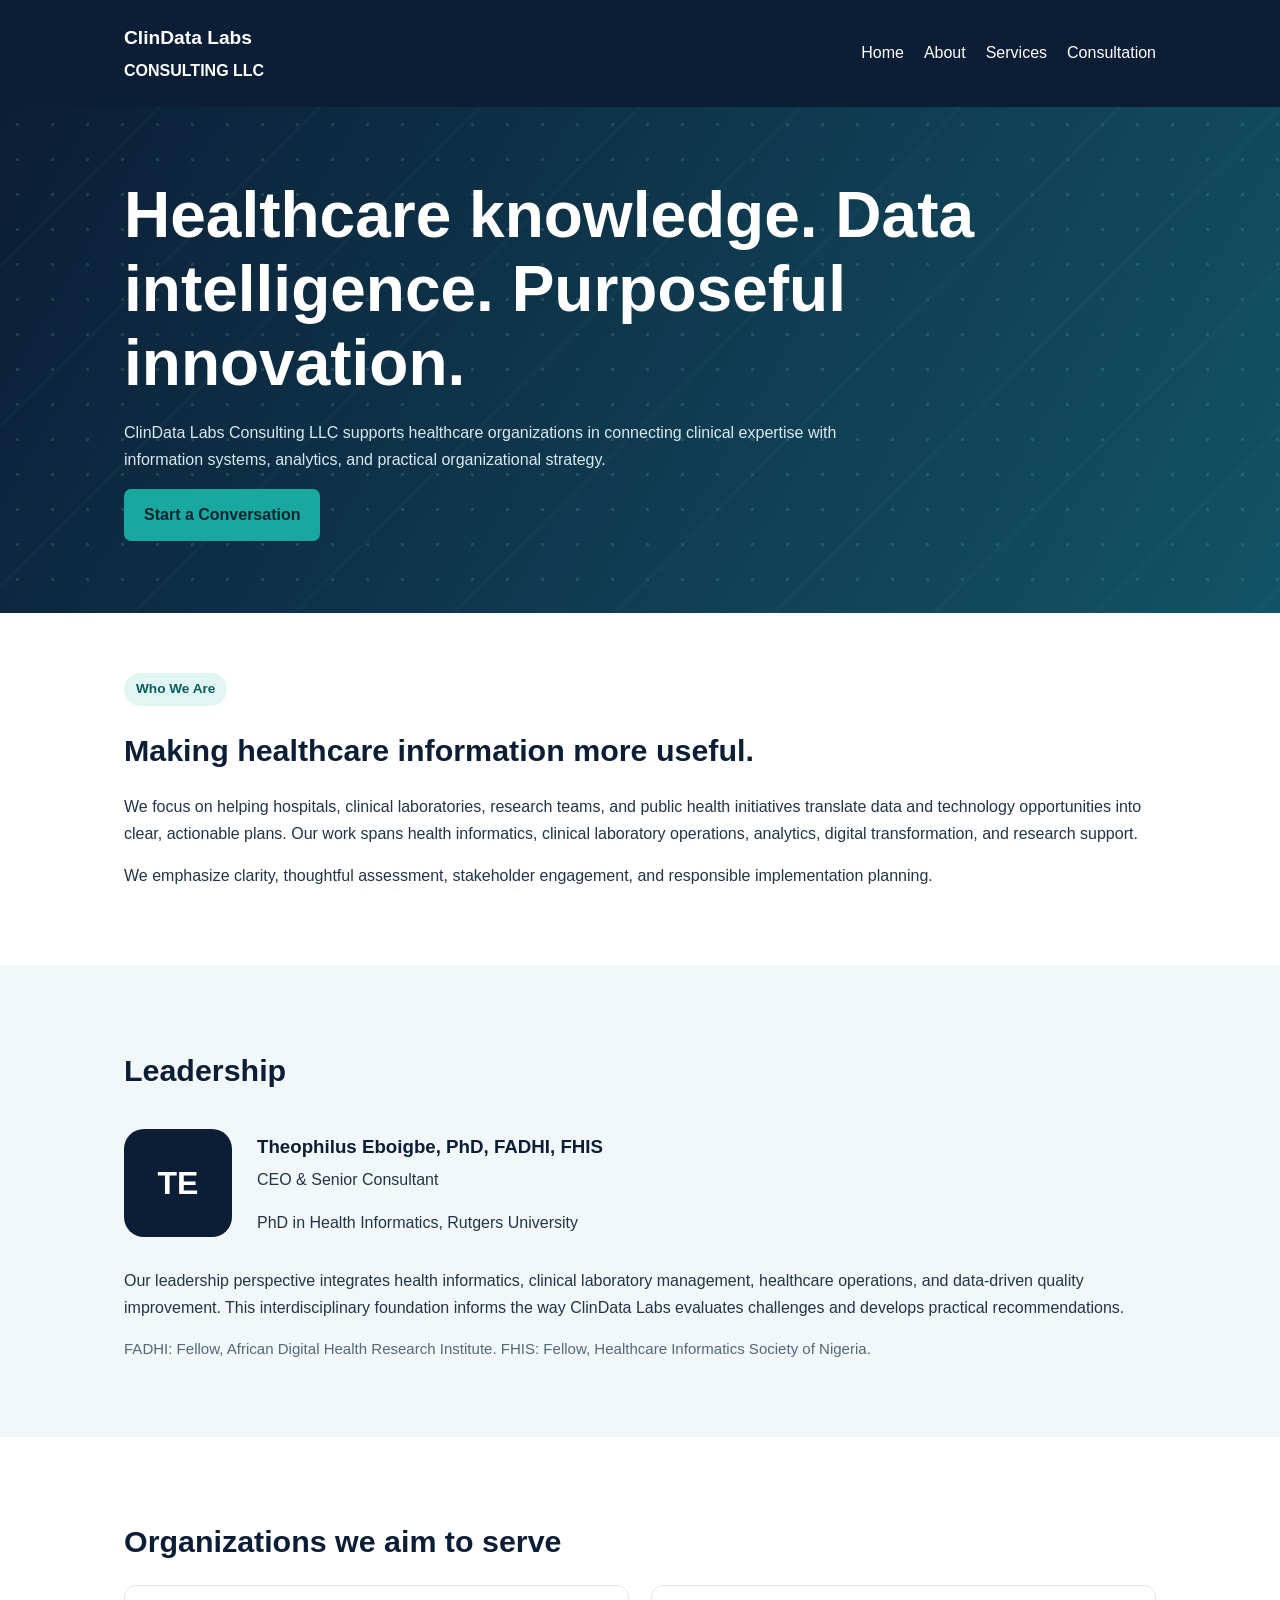
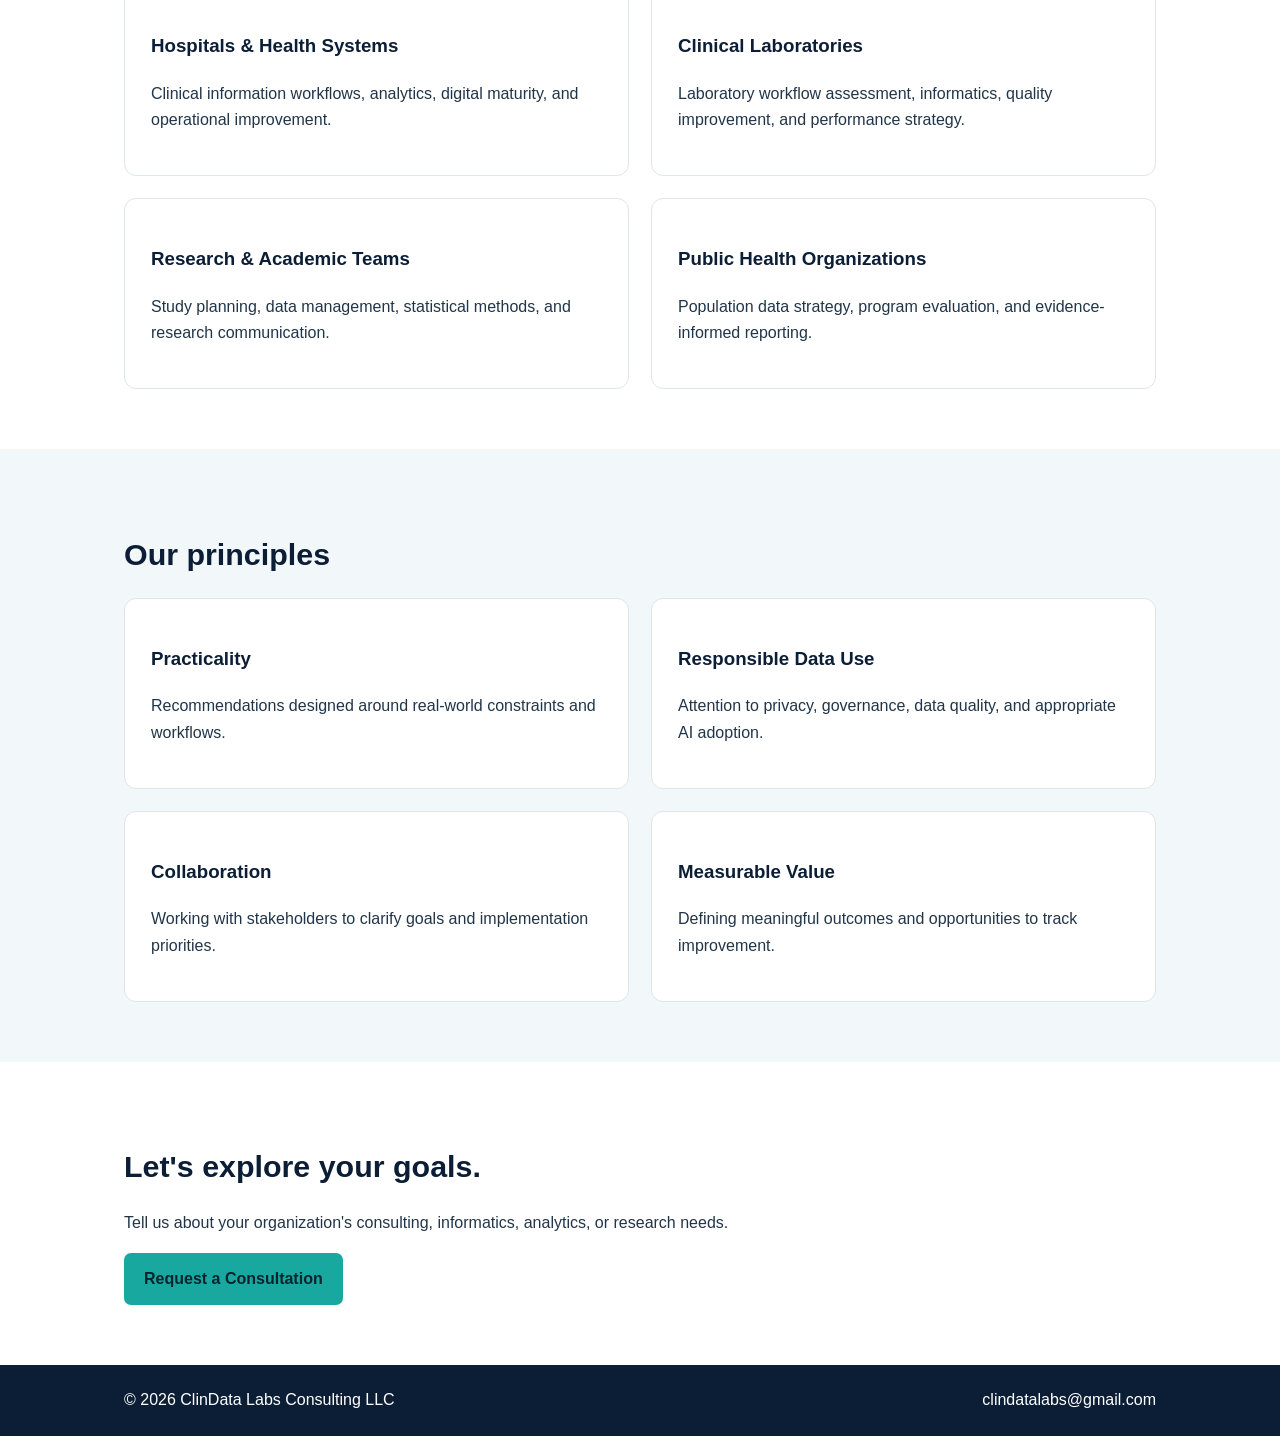
==== about.html @ 4b65fcda "Add professional company profile and leadership page" ====
<!doctype html><html lang="en"><head><meta charset="utf-8"><meta name="viewport" content="width=device-width,initial-scale=1"><meta name="theme-color" content="#0b1e36"><meta name="description" content="Meet ClinData Labs Consulting LLC and learn about its approach to health informatics, laboratory operations, healthcare analytics and responsible innovation."><title>About &amp; Leadership | ClinData Labs Consulting LLC</title><style>:root{--navy:#0b1e36;--teal:#18a8a0;--muted:#52697a}*{box-sizing:border-box}body{margin:0;font:16px/1.65 Arial,Helvetica,sans-serif;color:#213549}a{color:#096e76}header,footer{background:var(--navy);color:white}header .wrap,footer .wrap{display:flex;align-items:center;justify-content:space-between;gap:20px;flex-wrap:wrap;padding-top:22px;padding-bottom:22px}header a,footer a{color:white;text-decoration:none}nav{display:flex;flex-wrap:wrap;gap:20px}.wrap{max-width:1080px;margin:auto;padding:0 24px}.hero{background:linear-gradient(120deg,#0b1e36,#135365);color:white;padding:72px 0}.hero h1{font-size:clamp(2.2rem,5vw,4rem);line-height:1.15;margin:0 0 20px}.hero p{max-width:720px;color:#d8e9f0}.section{padding:60px 0}.alt{background:#f2f7fa}.grid{display:grid;grid-template-columns:repeat(2,minmax(0,1fr));gap:22px}.card{border:1px solid #dce6eb;border-radius:12px;background:white;padding:26px}h2{color:var(--navy);font-size:1.9rem;line-height:1.25}h3{color:var(--navy)}.btn{display:inline-block;border:0;background:var(--teal);color:#06242e;padding:13px 20px;border-radius:7px;font-weight:bold;text-decoration:none;cursor:pointer}.btn:hover{background:#57d9d0}.small{color:var(--muted);font-size:.94rem}.field{margin:18px 0}label{display:block;font-weight:bold;margin-bottom:6px}input,select,textarea{width:100%;max-width:720px;padding:12px;border:1px solid #91a4b0;border-radius:7px;font:inherit}textarea{min-height:140px}.notice{background:#e9f5f4;border-left:4px solid #168e89;padding:16px;max-width:760px}.skip{position:absolute;left:-9999px}.skip:focus{left:10px;background:white;color:black;padding:10px;z-index:10}@media(max-width:700px){.grid{grid-template-columns:1fr}.hero{padding:50px 0}}
.hero{position:relative;overflow:hidden}.hero:before{content:"";position:absolute;inset:0;pointer-events:none;opacity:.13;background-image:radial-gradient(circle,#a0f5ec 1.5px,transparent 2px),linear-gradient(135deg,transparent 49%,#a0f5ec44 50%,transparent 51%);background-size:35px 35px,160px 160px}.hero .wrap{position:relative}.profile{display:flex;gap:25px;align-items:center}.monogram{display:grid;place-items:center;flex:none;width:108px;height:108px;border-radius:20px;background:#0b1e36;color:#fff;font-size:2rem;font-weight:800}.tag{display:inline-block;padding:5px 12px;background:#e1f5f3;border-radius:20px;color:#075e5c;font-size:.85rem;font-weight:bold}@media(max-width:650px){.profile{align-items:flex-start}.monogram{width:70px;height:70px;font-size:1.4rem}}</style></head><body><a class="skip" href="#main">Skip to main content</a><header><div class="wrap"><a href="index.html" style="font-weight:800;font-size:1.2rem">ClinData Labs<br><small>CONSULTING LLC</small></a><nav aria-label="Main navigation"><a href="index.html">Home</a><a href="about.html" aria-current="page">About</a><a href="services.html">Services</a><a href="consultation.html">Consultation</a></nav></div></header><main id="main"><section class="hero"><div class="wrap"><h1>Healthcare knowledge. Data intelligence. Purposeful innovation.</h1><p>ClinData Labs Consulting LLC supports healthcare organizations in connecting clinical expertise with information systems, analytics, and practical organizational strategy.</p><a class="btn" href="consultation.html">Start a Conversation</a></div></section><section class="section"><div class="wrap"><span class="tag">Who We Are</span><h2>Making healthcare information more useful.</h2><p>We focus on helping hospitals, clinical laboratories, research teams, and public health initiatives translate data and technology opportunities into clear, actionable plans. Our work spans health informatics, clinical laboratory operations, analytics, digital transformation, and research support.</p><p>We emphasize clarity, thoughtful assessment, stakeholder engagement, and responsible implementation planning.</p></div></section><section class="section alt"><div class="wrap"><h2>Leadership</h2><div class="profile"><div class="monogram" aria-hidden="true">TE</div><div><h3 style="margin-bottom:4px">Theophilus Eboigbe, PhD, FADHI, FHIS</h3><p style="margin-top:0">CEO &amp; Senior Consultant</p><p>PhD in Health Informatics, Rutgers University</p></div></div><p>Our leadership perspective integrates health informatics, clinical laboratory management, healthcare operations, and data-driven quality improvement. This interdisciplinary foundation informs the way ClinData Labs evaluates challenges and develops practical recommendations.</p><p class="small">FADHI: Fellow, African Digital Health Research Institute. FHIS: Fellow, Healthcare Informatics Society of Nigeria.</p></div></section><section class="section"><div class="wrap"><h2>Organizations we aim to serve</h2><div class="grid"><article class="card"><h3>Hospitals &amp; Health Systems</h3><p>Clinical information workflows, analytics, digital maturity, and operational improvement.</p></article><article class="card"><h3>Clinical Laboratories</h3><p>Laboratory workflow assessment, informatics, quality improvement, and performance strategy.</p></article><article class="card"><h3>Research &amp; Academic Teams</h3><p>Study planning, data management, statistical methods, and research communication.</p></article><article class="card"><h3>Public Health Organizations</h3><p>Population data strategy, program evaluation, and evidence-informed reporting.</p></article></div></div></section><section class="section alt"><div class="wrap"><h2>Our principles</h2><div class="grid"><article class="card"><h3>Practicality</h3><p>Recommendations designed around real-world constraints and workflows.</p></article><article class="card"><h3>Responsible Data Use</h3><p>Attention to privacy, governance, data quality, and appropriate AI adoption.</p></article><article class="card"><h3>Collaboration</h3><p>Working with stakeholders to clarify goals and implementation priorities.</p></article><article class="card"><h3>Measurable Value</h3><p>Defining meaningful outcomes and opportunities to track improvement.</p></article></div></div></section><section class="section"><div class="wrap"><h2>Let's explore your goals.</h2><p>Tell us about your organization's consulting, informatics, analytics, or research needs.</p><a class="btn" href="consultation.html">Request a Consultation</a></div></section></main><footer><div class="wrap"><span>© <span id="year">2026</span> ClinData Labs Consulting LLC</span><a href="mailto:clindatalabs@gmail.com">clindatalabs@gmail.com</a></div></footer><script>document.getElementById('year').textContent=new Date().getFullYear()</script></body></html>
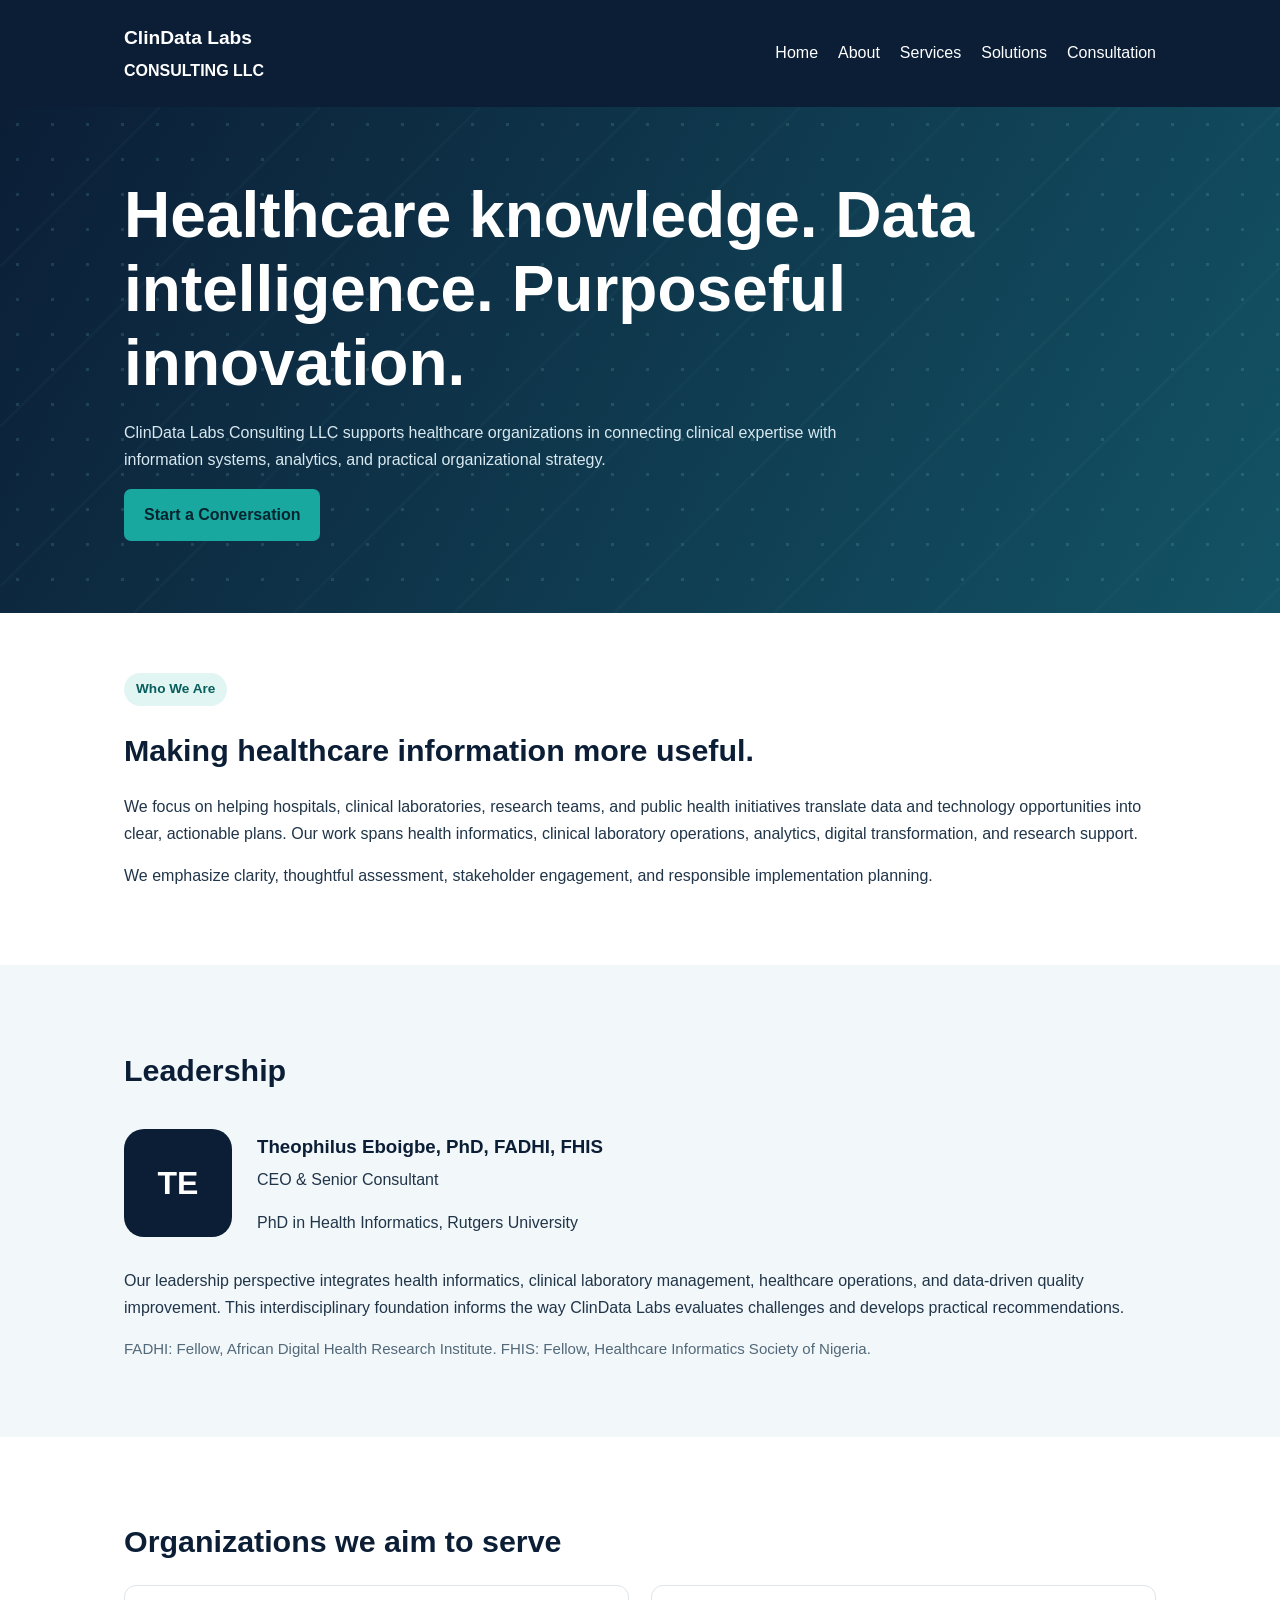
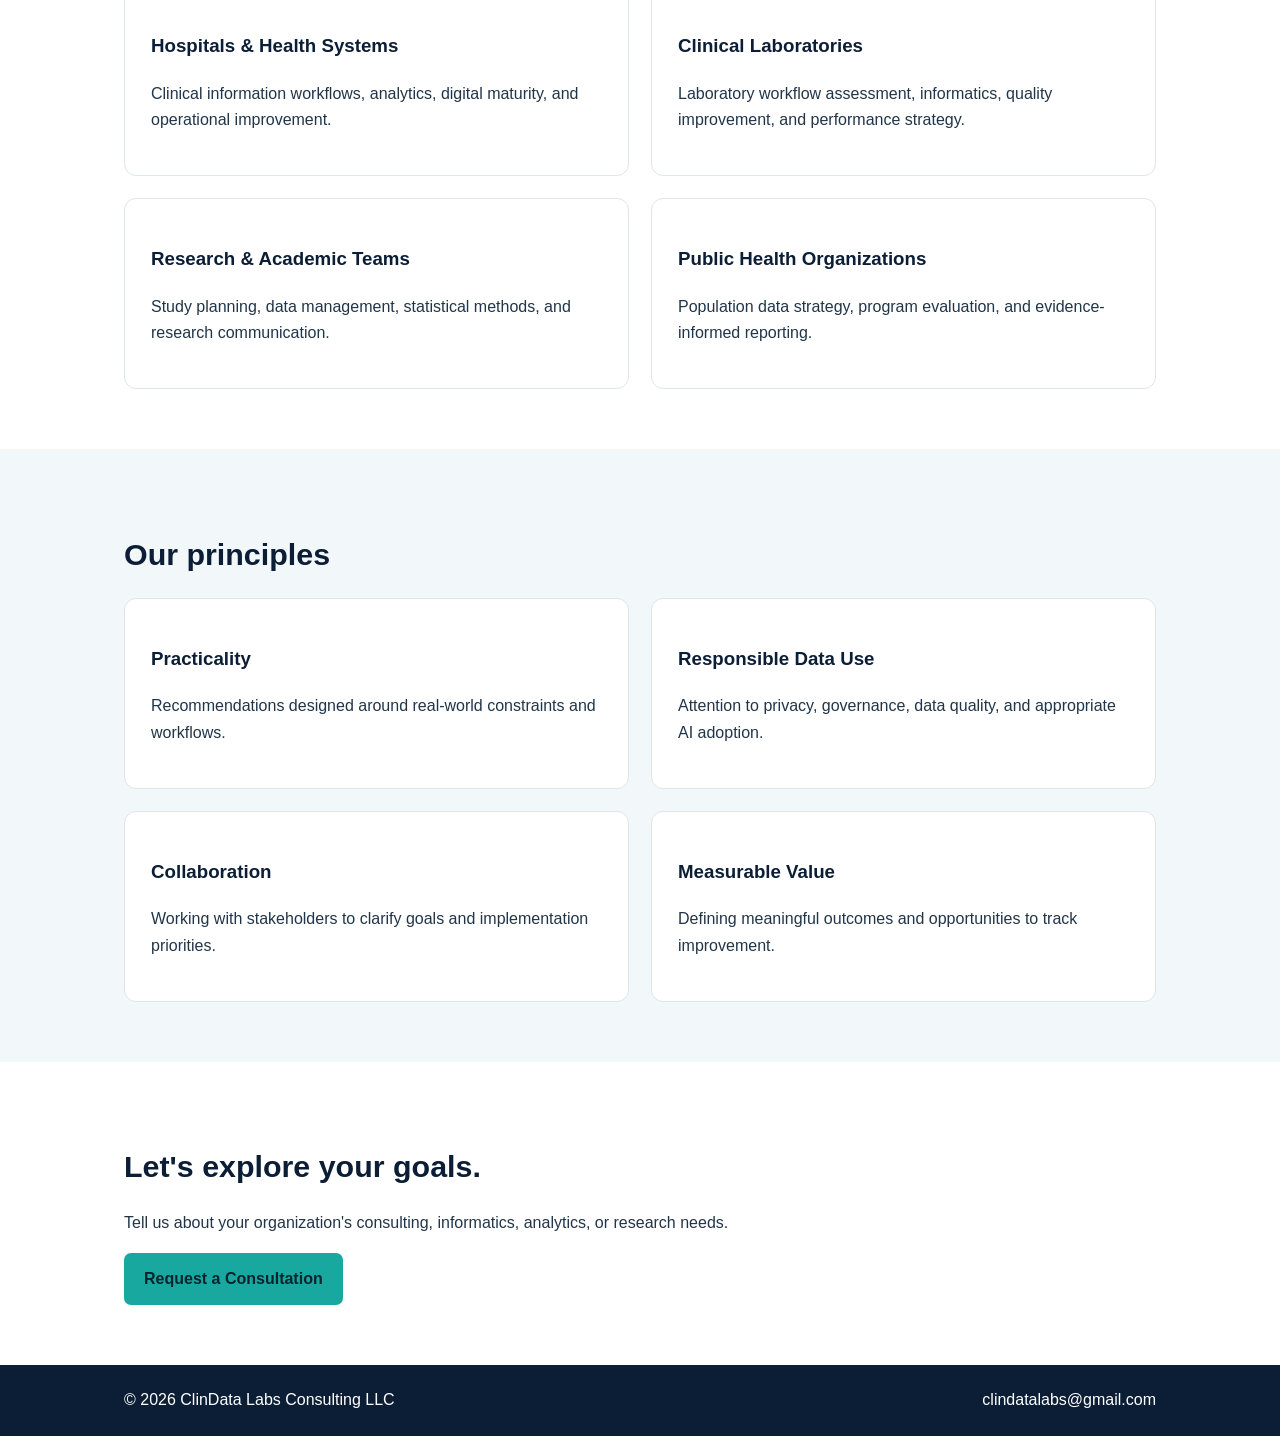
==== commit 3f31be92: "Add Solutions portfolio to site navigation" ====
--- a/about.html
+++ b/about.html
@@ -1,2 +1,2 @@
 <!doctype html><html lang="en"><head><meta charset="utf-8"><meta name="viewport" content="width=device-width,initial-scale=1"><meta name="theme-color" content="#0b1e36"><meta name="description" content="Meet ClinData Labs Consulting LLC and learn about its approach to health informatics, laboratory operations, healthcare analytics and responsible innovation."><title>About &amp; Leadership | ClinData Labs Consulting LLC</title><style>:root{--navy:#0b1e36;--teal:#18a8a0;--muted:#52697a}*{box-sizing:border-box}body{margin:0;font:16px/1.65 Arial,Helvetica,sans-serif;color:#213549}a{color:#096e76}header,footer{background:var(--navy);color:white}header .wrap,footer .wrap{display:flex;align-items:center;justify-content:space-between;gap:20px;flex-wrap:wrap;padding-top:22px;padding-bottom:22px}header a,footer a{color:white;text-decoration:none}nav{display:flex;flex-wrap:wrap;gap:20px}.wrap{max-width:1080px;margin:auto;padding:0 24px}.hero{background:linear-gradient(120deg,#0b1e36,#135365);color:white;padding:72px 0}.hero h1{font-size:clamp(2.2rem,5vw,4rem);line-height:1.15;margin:0 0 20px}.hero p{max-width:720px;color:#d8e9f0}.section{padding:60px 0}.alt{background:#f2f7fa}.grid{display:grid;grid-template-columns:repeat(2,minmax(0,1fr));gap:22px}.card{border:1px solid #dce6eb;border-radius:12px;background:white;padding:26px}h2{color:var(--navy);font-size:1.9rem;line-height:1.25}h3{color:var(--navy)}.btn{display:inline-block;border:0;background:var(--teal);color:#06242e;padding:13px 20px;border-radius:7px;font-weight:bold;text-decoration:none;cursor:pointer}.btn:hover{background:#57d9d0}.small{color:var(--muted);font-size:.94rem}.field{margin:18px 0}label{display:block;font-weight:bold;margin-bottom:6px}input,select,textarea{width:100%;max-width:720px;padding:12px;border:1px solid #91a4b0;border-radius:7px;font:inherit}textarea{min-height:140px}.notice{background:#e9f5f4;border-left:4px solid #168e89;padding:16px;max-width:760px}.skip{position:absolute;left:-9999px}.skip:focus{left:10px;background:white;color:black;padding:10px;z-index:10}@media(max-width:700px){.grid{grid-template-columns:1fr}.hero{padding:50px 0}}
-.hero{position:relative;overflow:hidden}.hero:before{content:"";position:absolute;inset:0;pointer-events:none;opacity:.13;background-image:radial-gradient(circle,#a0f5ec 1.5px,transparent 2px),linear-gradient(135deg,transparent 49%,#a0f5ec44 50%,transparent 51%);background-size:35px 35px,160px 160px}.hero .wrap{position:relative}.profile{display:flex;gap:25px;align-items:center}.monogram{display:grid;place-items:center;flex:none;width:108px;height:108px;border-radius:20px;background:#0b1e36;color:#fff;font-size:2rem;font-weight:800}.tag{display:inline-block;padding:5px 12px;background:#e1f5f3;border-radius:20px;color:#075e5c;font-size:.85rem;font-weight:bold}@media(max-width:650px){.profile{align-items:flex-start}.monogram{width:70px;height:70px;font-size:1.4rem}}</style></head><body><a class="skip" href="#main">Skip to main content</a><header><div class="wrap"><a href="index.html" style="font-weight:800;font-size:1.2rem">ClinData Labs<br><small>CONSULTING LLC</small></a><nav aria-label="Main navigation"><a href="index.html">Home</a><a href="about.html" aria-current="page">About</a><a href="services.html">Services</a><a href="consultation.html">Consultation</a></nav></div></header><main id="main"><section class="hero"><div class="wrap"><h1>Healthcare knowledge. Data intelligence. Purposeful innovation.</h1><p>ClinData Labs Consulting LLC supports healthcare organizations in connecting clinical expertise with information systems, analytics, and practical organizational strategy.</p><a class="btn" href="consultation.html">Start a Conversation</a></div></section><section class="section"><div class="wrap"><span class="tag">Who We Are</span><h2>Making healthcare information more useful.</h2><p>We focus on helping hospitals, clinical laboratories, research teams, and public health initiatives translate data and technology opportunities into clear, actionable plans. Our work spans health informatics, clinical laboratory operations, analytics, digital transformation, and research support.</p><p>We emphasize clarity, thoughtful assessment, stakeholder engagement, and responsible implementation planning.</p></div></section><section class="section alt"><div class="wrap"><h2>Leadership</h2><div class="profile"><div class="monogram" aria-hidden="true">TE</div><div><h3 style="margin-bottom:4px">Theophilus Eboigbe, PhD, FADHI, FHIS</h3><p style="margin-top:0">CEO &amp; Senior Consultant</p><p>PhD in Health Informatics, Rutgers University</p></div></div><p>Our leadership perspective integrates health informatics, clinical laboratory management, healthcare operations, and data-driven quality improvement. This interdisciplinary foundation informs the way ClinData Labs evaluates challenges and develops practical recommendations.</p><p class="small">FADHI: Fellow, African Digital Health Research Institute. FHIS: Fellow, Healthcare Informatics Society of Nigeria.</p></div></section><section class="section"><div class="wrap"><h2>Organizations we aim to serve</h2><div class="grid"><article class="card"><h3>Hospitals &amp; Health Systems</h3><p>Clinical information workflows, analytics, digital maturity, and operational improvement.</p></article><article class="card"><h3>Clinical Laboratories</h3><p>Laboratory workflow assessment, informatics, quality improvement, and performance strategy.</p></article><article class="card"><h3>Research &amp; Academic Teams</h3><p>Study planning, data management, statistical methods, and research communication.</p></article><article class="card"><h3>Public Health Organizations</h3><p>Population data strategy, program evaluation, and evidence-informed reporting.</p></article></div></div></section><section class="section alt"><div class="wrap"><h2>Our principles</h2><div class="grid"><article class="card"><h3>Practicality</h3><p>Recommendations designed around real-world constraints and workflows.</p></article><article class="card"><h3>Responsible Data Use</h3><p>Attention to privacy, governance, data quality, and appropriate AI adoption.</p></article><article class="card"><h3>Collaboration</h3><p>Working with stakeholders to clarify goals and implementation priorities.</p></article><article class="card"><h3>Measurable Value</h3><p>Defining meaningful outcomes and opportunities to track improvement.</p></article></div></div></section><section class="section"><div class="wrap"><h2>Let's explore your goals.</h2><p>Tell us about your organization's consulting, informatics, analytics, or research needs.</p><a class="btn" href="consultation.html">Request a Consultation</a></div></section></main><footer><div class="wrap"><span>© <span id="year">2026</span> ClinData Labs Consulting LLC</span><a href="mailto:clindatalabs@gmail.com">clindatalabs@gmail.com</a></div></footer><script>document.getElementById('year').textContent=new Date().getFullYear()</script></body></html>+.hero{position:relative;overflow:hidden}.hero:before{content:"";position:absolute;inset:0;pointer-events:none;opacity:.13;background-image:radial-gradient(circle,#a0f5ec 1.5px,transparent 2px),linear-gradient(135deg,transparent 49%,#a0f5ec44 50%,transparent 51%);background-size:35px 35px,160px 160px}.hero .wrap{position:relative}.profile{display:flex;gap:25px;align-items:center}.monogram{display:grid;place-items:center;flex:none;width:108px;height:108px;border-radius:20px;background:#0b1e36;color:#fff;font-size:2rem;font-weight:800}.tag{display:inline-block;padding:5px 12px;background:#e1f5f3;border-radius:20px;color:#075e5c;font-size:.85rem;font-weight:bold}@media(max-width:650px){.profile{align-items:flex-start}.monogram{width:70px;height:70px;font-size:1.4rem}}</style></head><body><a class="skip" href="#main">Skip to main content</a><header><div class="wrap"><a href="index.html" style="font-weight:800;font-size:1.2rem">ClinData Labs<br><small>CONSULTING LLC</small></a><nav aria-label="Main navigation"><a href="index.html">Home</a><a href="about.html" aria-current="page">About</a><a href="services.html">Services</a><a href="solutions.html">Solutions</a><a href="consultation.html">Consultation</a></nav></div></header><main id="main"><section class="hero"><div class="wrap"><h1>Healthcare knowledge. Data intelligence. Purposeful innovation.</h1><p>ClinData Labs Consulting LLC supports healthcare organizations in connecting clinical expertise with information systems, analytics, and practical organizational strategy.</p><a class="btn" href="consultation.html">Start a Conversation</a></div></section><section class="section"><div class="wrap"><span class="tag">Who We Are</span><h2>Making healthcare information more useful.</h2><p>We focus on helping hospitals, clinical laboratories, research teams, and public health initiatives translate data and technology opportunities into clear, actionable plans. Our work spans health informatics, clinical laboratory operations, analytics, digital transformation, and research support.</p><p>We emphasize clarity, thoughtful assessment, stakeholder engagement, and responsible implementation planning.</p></div></section><section class="section alt"><div class="wrap"><h2>Leadership</h2><div class="profile"><div class="monogram" aria-hidden="true">TE</div><div><h3 style="margin-bottom:4px">Theophilus Eboigbe, PhD, FADHI, FHIS</h3><p style="margin-top:0">CEO &amp; Senior Consultant</p><p>PhD in Health Informatics, Rutgers University</p></div></div><p>Our leadership perspective integrates health informatics, clinical laboratory management, healthcare operations, and data-driven quality improvement. This interdisciplinary foundation informs the way ClinData Labs evaluates challenges and develops practical recommendations.</p><p class="small">FADHI: Fellow, African Digital Health Research Institute. FHIS: Fellow, Healthcare Informatics Society of Nigeria.</p></div></section><section class="section"><div class="wrap"><h2>Organizations we aim to serve</h2><div class="grid"><article class="card"><h3>Hospitals &amp; Health Systems</h3><p>Clinical information workflows, analytics, digital maturity, and operational improvement.</p></article><article class="card"><h3>Clinical Laboratories</h3><p>Laboratory workflow assessment, informatics, quality improvement, and performance strategy.</p></article><article class="card"><h3>Research &amp; Academic Teams</h3><p>Study planning, data management, statistical methods, and research communication.</p></article><article class="card"><h3>Public Health Organizations</h3><p>Population data strategy, program evaluation, and evidence-informed reporting.</p></article></div></div></section><section class="section alt"><div class="wrap"><h2>Our principles</h2><div class="grid"><article class="card"><h3>Practicality</h3><p>Recommendations designed around real-world constraints and workflows.</p></article><article class="card"><h3>Responsible Data Use</h3><p>Attention to privacy, governance, data quality, and appropriate AI adoption.</p></article><article class="card"><h3>Collaboration</h3><p>Working with stakeholders to clarify goals and implementation priorities.</p></article><article class="card"><h3>Measurable Value</h3><p>Defining meaningful outcomes and opportunities to track improvement.</p></article></div></div></section><section class="section"><div class="wrap"><h2>Let's explore your goals.</h2><p>Tell us about your organization's consulting, informatics, analytics, or research needs.</p><a class="btn" href="consultation.html">Request a Consultation</a></div></section></main><footer><div class="wrap"><span>© <span id="year">2026</span> ClinData Labs Consulting LLC</span><a href="mailto:clindatalabs@gmail.com">clindatalabs@gmail.com</a></div></footer><script>document.getElementById('year').textContent=new Date().getFullYear()</script></body></html>
